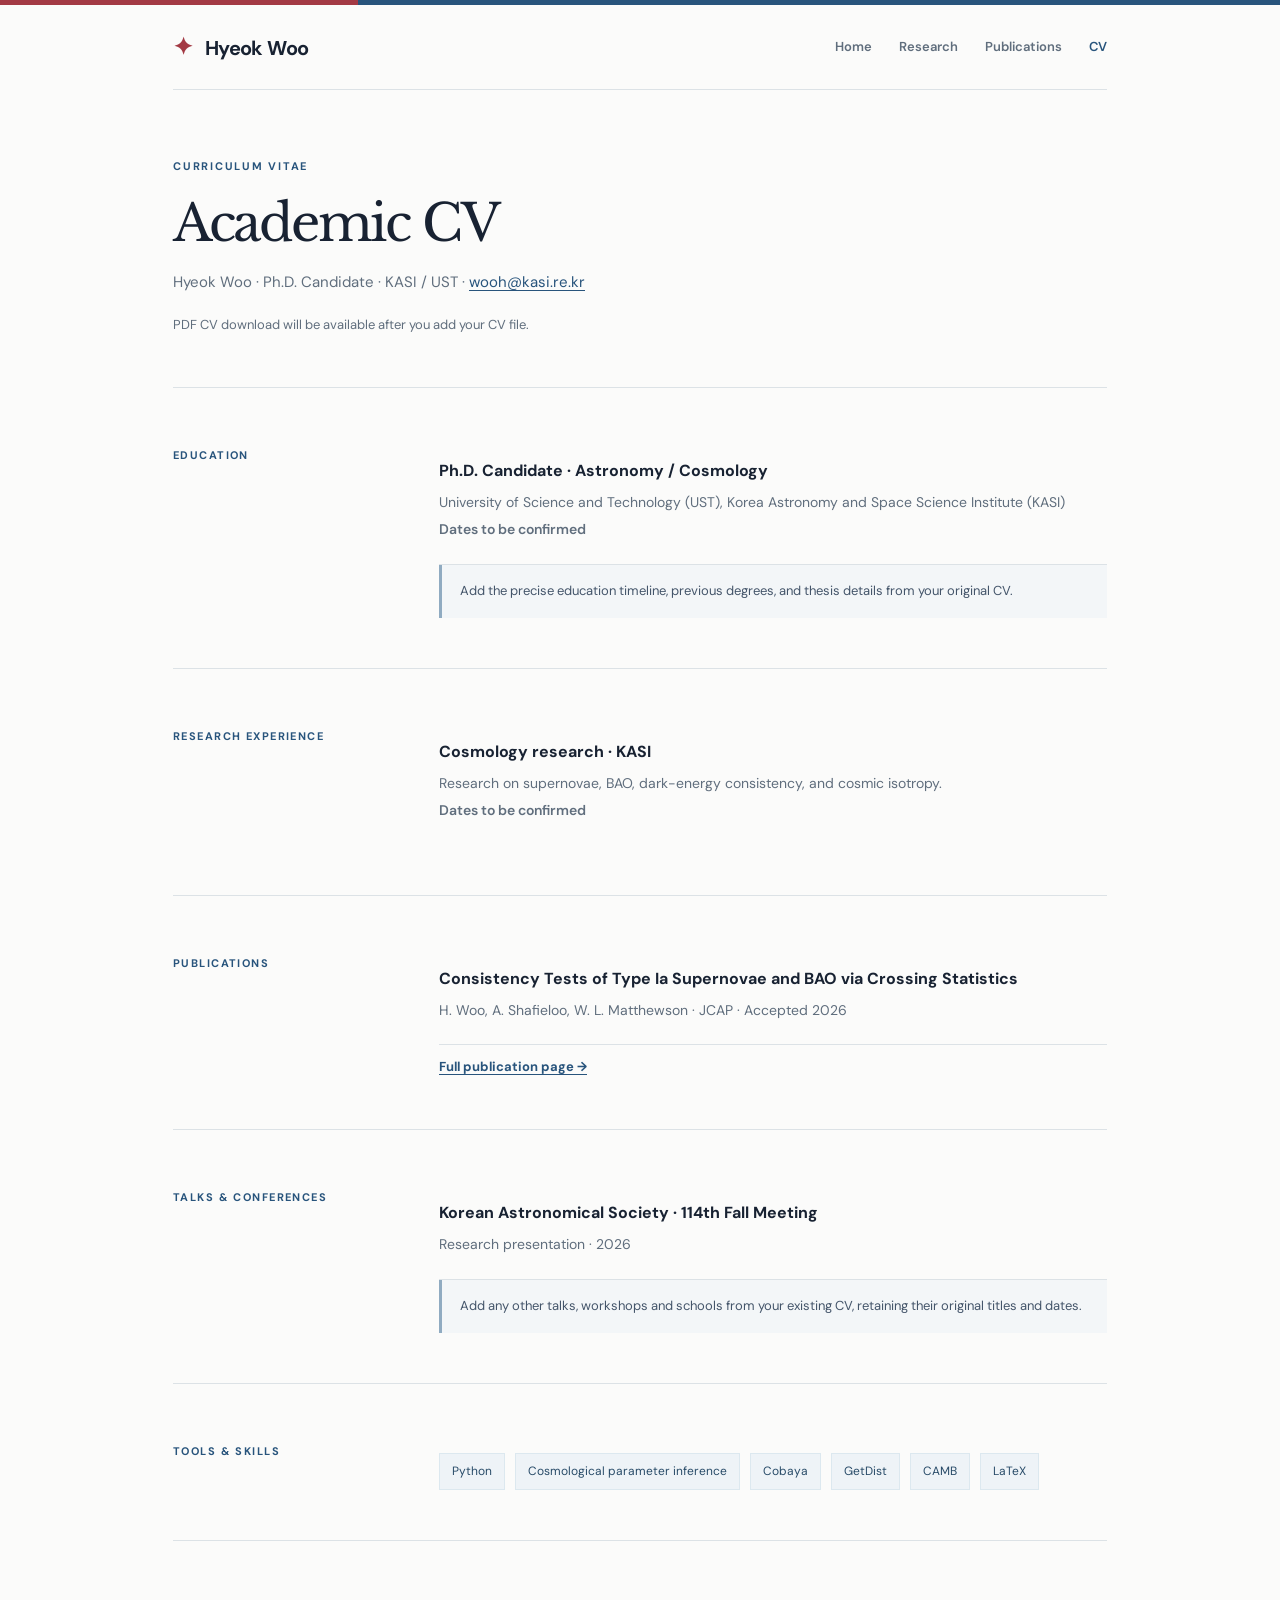
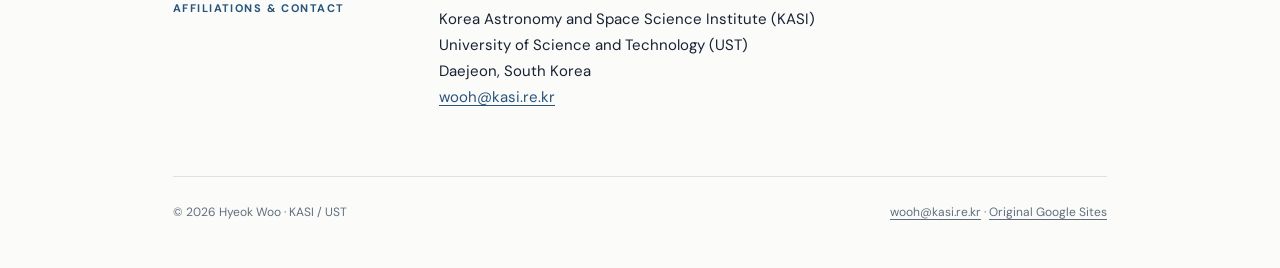
==== cv.html @ ef37fde6 "Add files via upload" ====
<!doctype html><html lang="en"><head><meta charset="utf-8"><meta name="viewport" content="width=device-width, initial-scale=1"><meta name="description" content="Academic website of Hyeok Woo, Ph.D. candidate in observational cosmology at KASI and UST."><title>CV · Hyeok Woo</title><link rel="stylesheet" href="style.css"><link rel="icon" href="assets/favicon.svg" type="image/svg+xml"></head><body><a class="skip" href="#main">Skip to content</a><div class="topbar"></div><div class="wrap"><header class="nav"><a class="brand" href="index.html"><span class="brand-mark">✦</span> Hyeok Woo</a><nav class="nav-links" aria-label="Main navigation"><a class="" href="index.html">Home</a><a class="" href="research.html">Research</a><a class="" href="publications.html">Publications</a><a class="active" href="cv.html">CV</a></nav></header><main id="main"><section class="page-head"><div class="eyebrow">Curriculum vitae</div><h1>Academic CV</h1><p>Hyeok Woo · Ph.D. Candidate · KASI / UST · <a href="mailto:wooh@kasi.re.kr">wooh@kasi.re.kr</a></p><p><span class="small">PDF CV download will be available after you add your CV file.</span></p></section><section class="section two-col"><div class="section-label">Education</div><div><div class="entry"><h3>Ph.D. Candidate · Astronomy / Cosmology</h3><p>University of Science and Technology (UST), Korea Astronomy and Space Science Institute (KASI)</p><p class="entry-date">Dates to be confirmed</p></div><div class="note">Add the precise education timeline, previous degrees, and thesis details from your original CV.</div></div></section><section class="section two-col"><div class="section-label">Research experience</div><div><div class="entry"><h3>Cosmology research · KASI</h3><p>Research on supernovae, BAO, dark-energy consistency, and cosmic isotropy.</p><p class="entry-date">Dates to be confirmed</p></div></div></section><section class="section two-col"><div class="section-label">Publications</div><div><div class="entry"><h3>Consistency Tests of Type Ia Supernovae and BAO via Crossing Statistics</h3><p>H. Woo, A. Shafieloo, W. L. Matthewson · JCAP · Accepted 2026</p></div><a class="text-link" href="publications.html">Full publication page →</a></div></section><section class="section two-col"><div class="section-label">Talks & conferences</div><div><div class="entry"><h3>Korean Astronomical Society · 114th Fall Meeting</h3><p>Research presentation · 2026</p></div><div class="note">Add any other talks, workshops and schools from your existing CV, retaining their original titles and dates.</div></div></section><section class="section two-col"><div class="section-label">Tools & skills</div><div><div class="interests"><span class="interest">Python</span><span class="interest">Cosmological parameter inference</span><span class="interest">Cobaya</span><span class="interest">GetDist</span><span class="interest">CAMB</span><span class="interest">LaTeX</span></div></div></section><section class="section two-col"><div class="section-label">Affiliations & contact</div><div><p>Korea Astronomy and Space Science Institute (KASI)<br>University of Science and Technology (UST)<br>Daejeon, South Korea<br><a href="mailto:wooh@kasi.re.kr">wooh@kasi.re.kr</a></p></div></section></main><footer class="footer"><span>© <span data-year>2026</span> Hyeok Woo · KASI / UST</span><span><a href="mailto:wooh@kasi.re.kr">wooh@kasi.re.kr</a> · <a href="https://sites.google.com/view/hyeok/home" target="_blank" rel="noopener">Original Google Sites</a></span></footer></div><script src="script.js" defer></script></body></html>
---- style.css ----
@import url('https://fonts.googleapis.com/css2?family=DM+Sans:wght@400;500;600;700&family=Libre+Baskerville:wght@400;700&display=swap');
:root{--bg:#fbfbfa;--paper:#fff;--ink:#182232;--muted:#606e7d;--line:#dce2e6;--blue:#28547c;--red:#a33a44;--pale:#eef3f7}*{box-sizing:border-box}html{scroll-behavior:smooth}body{margin:0;background:var(--bg);color:var(--ink);font-family:'DM Sans',Arial,sans-serif;line-height:1.75;font-size:15px}a{color:var(--blue);text-underline-offset:3px}a:hover{color:var(--red)}.topbar{height:5px;background:linear-gradient(90deg,var(--red) 0 28%,var(--blue) 28% 100%)}.wrap{max-width:1000px;margin:auto;padding:0 33px}.nav{display:flex;align-items:center;justify-content:space-between;gap:22px;min-height:85px;border-bottom:1px solid var(--line)}.brand{text-decoration:none;color:var(--ink)!important;font-weight:700;letter-spacing:-.03em;font-size:20px}.brand-mark{color:var(--red);font-size:24px;margin-right:8px}.nav-links{display:flex;gap:27px;align-items:center}.nav-links a{text-decoration:none;color:var(--muted);font-size:13px;font-weight:600}.nav-links a.active,.nav-links a:hover{color:var(--blue)}.hero{padding:86px 0 64px;border-bottom:1px solid var(--line)}.eyebrow{color:var(--blue);letter-spacing:.16em;text-transform:uppercase;font-size:11px;font-weight:700}.hero h1,.page-head h1{font-family:'Libre Baskerville',Georgia,serif;font-weight:400;letter-spacing:-.045em;line-height:1.18;margin:18px 0 10px}.hero h1{font-size:clamp(43px,6.3vw,67px)}.page-head h1{font-size:clamp(35px,5vw,51px)}.subtitle{font-size:17px;color:var(--muted);margin:0 0 13px}.affil{color:var(--muted);font-size:14px;margin:0}.hero-grid{display:grid;grid-template-columns:minmax(0,1.5fr) minmax(230px,.7fr);gap:55px;align-items:center}.hero-intro{max-width:690px;margin-top:30px;font-size:16px}.quicklinks{display:flex;flex-wrap:wrap;gap:11px;margin-top:25px}.pill{font-size:12px;padding:8px 14px;border:1px solid #c6d3dd;color:var(--blue);border-radius:3px;text-decoration:none;font-weight:600}.pill:hover{background:var(--pale)}.visual{border:1px solid #d3dee6;background:linear-gradient(145deg,#f8fbfd,#e9f1f7);height:265px;position:relative;overflow:hidden}.orbit{position:absolute;width:350px;height:350px;border:1px solid #b3c7d8;border-radius:50%;left:45px;top:-55px;transform:rotate(-26deg)}.orbit.two{width:230px;height:230px;left:90px;top:5px;border-color:#c0cdd6}.orbit.three{width:440px;height:170px;left:-25px;top:75px;transform:rotate(-30deg)}.celestial{position:absolute;right:32px;top:28px;font-family:Georgia,serif;font-size:100px;color:#b4c6d4;opacity:.65}.dot{width:8px;height:8px;position:absolute;border-radius:50%;background:var(--red);left:82px;top:174px}.visual-caption{position:absolute;bottom:15px;left:17px;color:var(--blue);font-size:10px;letter-spacing:.14em}.section{padding:50px 0;border-bottom:1px solid var(--line)}.section h2,.section-title{font-family:'Libre Baskerville',Georgia,serif;font-weight:400;font-size:27px;margin:0 0 20px;letter-spacing:-.035em}.section p{max-width:760px}.interests{display:flex;gap:10px;flex-wrap:wrap;margin-top:19px}.interest{background:var(--pale);color:#284b68;border:1px solid #dce8ef;padding:7px 12px;font-size:12px}.text-link{display:inline-block;font-size:13px;font-weight:700;margin-top:11px}.pub{padding:19px 0;border-top:1px solid var(--line)}.pub:first-of-type{border-top:0}.pub-title{font-weight:700;line-height:1.5;margin:0 0 5px}.small{font-size:13px;color:var(--muted)}.pub .small{margin:0}.page-head{padding:67px 0 35px;border-bottom:1px solid var(--line)}.page-head p{max-width:720px;color:var(--muted)}.two-col{display:grid;grid-template-columns:220px minmax(0,1fr);gap:46px}.section-label{font-size:11px;letter-spacing:.13em;text-transform:uppercase;color:var(--blue);font-weight:700;margin-top:8px}.entry{padding:19px 0;border-bottom:1px solid var(--line)}.entry:last-child{border-bottom:0}.entry h3{font-size:16px;font-weight:700;margin:0 0 5px}.entry p{margin:3px 0;color:var(--muted);font-size:14px}.entry-date{color:var(--blue);font-weight:600;font-size:12px}.note{background:#f3f6f8;border-left:3px solid #90abc1;padding:15px 18px;font-size:13px;color:#44556a}.footer{padding:25px 0 45px;display:flex;justify-content:space-between;gap:20px;font-size:12px;color:var(--muted)}.footer a{color:var(--muted)}.contact-grid{display:grid;grid-template-columns:1fr 1fr;gap:30px}.contact-grid p{font-size:14px}.monogram{display:inline-block;color:var(--red);font-size:15px;margin-left:5px}.skip{position:absolute;left:-999px}.skip:focus{left:10px;top:10px;background:white;padding:8px;z-index:10}@media(max-width:740px){.wrap{padding:0 22px}.nav{align-items:flex-start;padding:22px 0;min-height:0;flex-direction:column;gap:13px}.nav-links{gap:19px;flex-wrap:wrap}.hero{padding:48px 0}.hero-grid{grid-template-columns:1fr;gap:24px}.visual{height:155px}.celestial{font-size:72px}.hero-intro{margin-top:22px}.section{padding:35px 0}.two-col{grid-template-columns:1fr;gap:0}.section-label{margin-top:5px}.contact-grid{grid-template-columns:1fr;gap:0}.footer{flex-direction:column}}@media print{.nav,.footer,.topbar,.quicklinks{display:none}body{background:white;color:black}.section{break-inside:avoid}.wrap{max-width:none}}
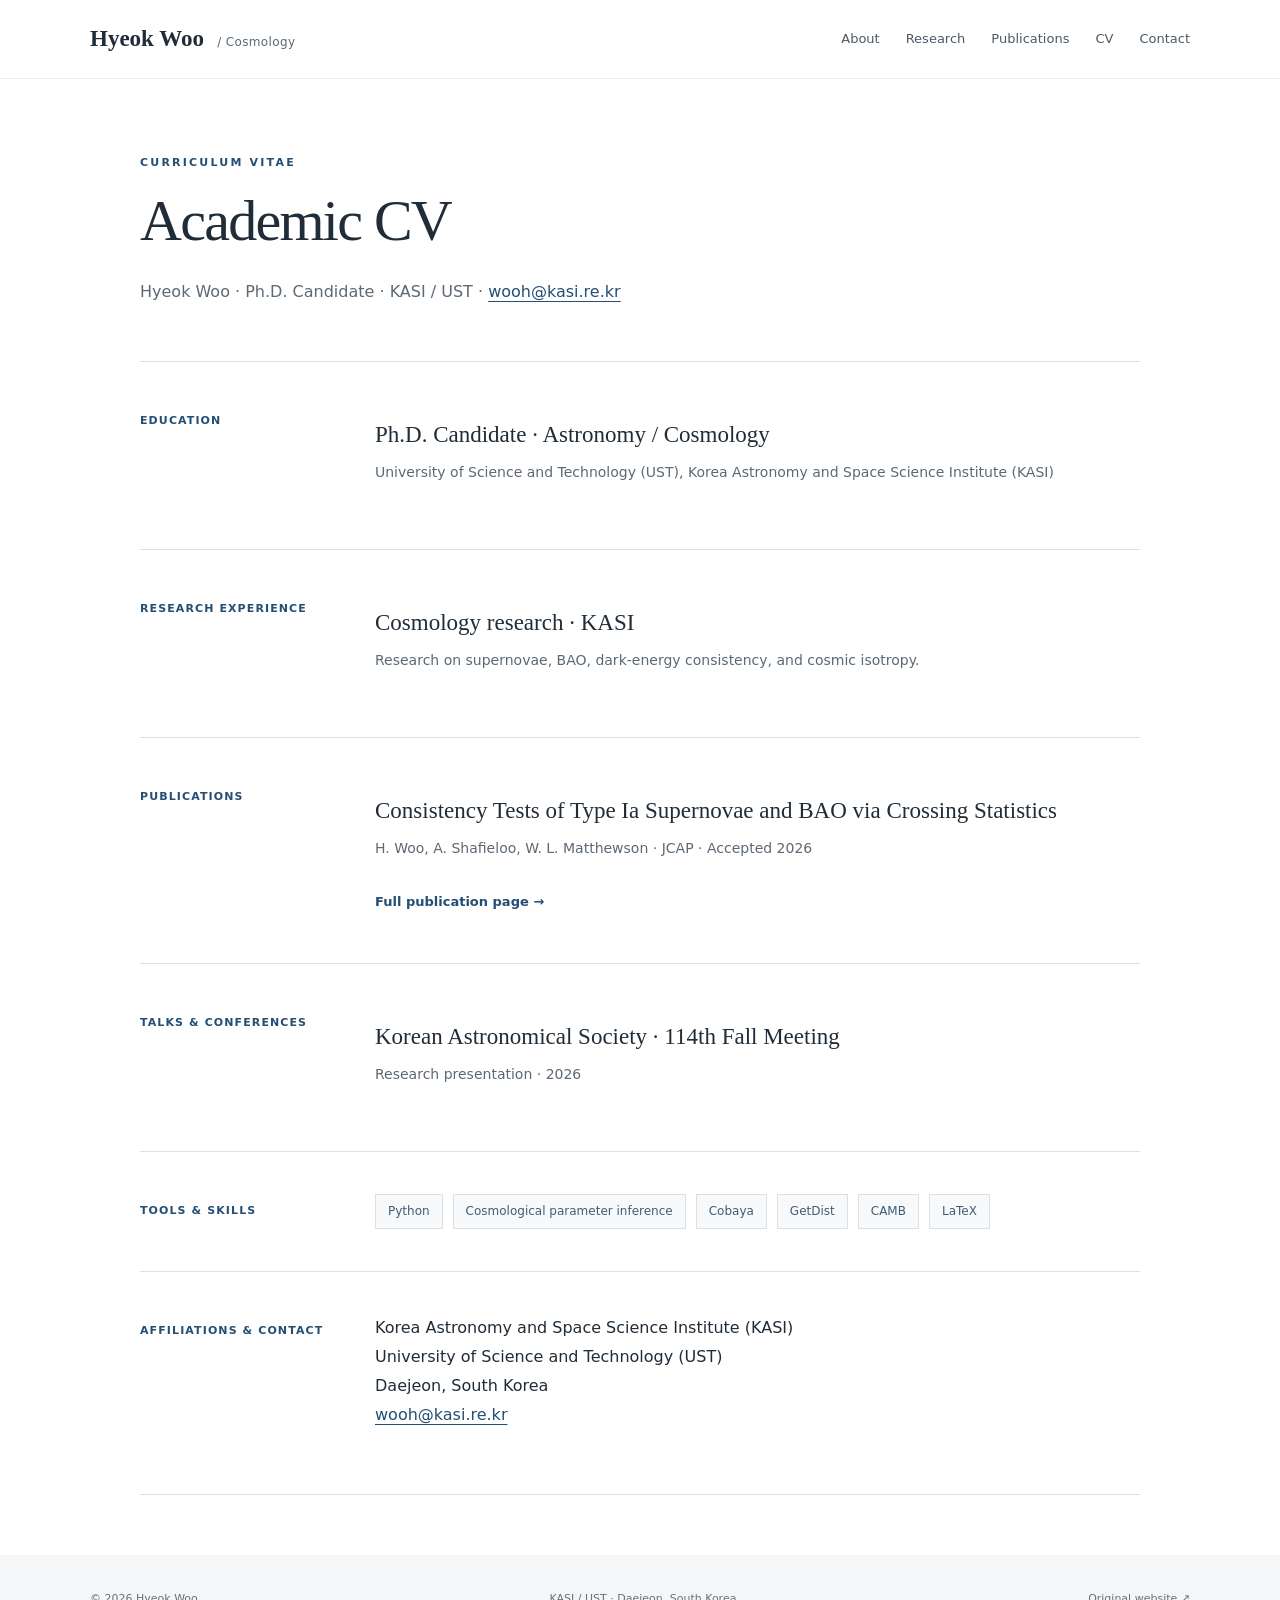
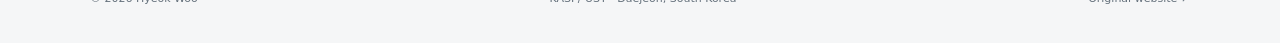
==== commit 6b714575: "Redesign academic website with a single-page cosmology profile" ====
--- a/cv.html
+++ b/cv.html
@@ -1 +1,19 @@
-<!doctype html><html lang="en"><head><meta charset="utf-8"><meta name="viewport" content="width=device-width, initial-scale=1"><meta name="description" content="Academic website of Hyeok Woo, Ph.D. candidate in observational cosmology at KASI and UST."><title>CV · Hyeok Woo</title><link rel="stylesheet" href="style.css"><link rel="icon" href="assets/favicon.svg" type="image/svg+xml"></head><body><a class="skip" href="#main">Skip to content</a><div class="topbar"></div><div class="wrap"><header class="nav"><a class="brand" href="index.html"><span class="brand-mark">✦</span> Hyeok Woo</a><nav class="nav-links" aria-label="Main navigation"><a class="" href="index.html">Home</a><a class="" href="research.html">Research</a><a class="" href="publications.html">Publications</a><a class="active" href="cv.html">CV</a></nav></header><main id="main"><section class="page-head"><div class="eyebrow">Curriculum vitae</div><h1>Academic CV</h1><p>Hyeok Woo · Ph.D. Candidate · KASI / UST · <a href="mailto:wooh@kasi.re.kr">wooh@kasi.re.kr</a></p><p><span class="small">PDF CV download will be available after you add your CV file.</span></p></section><section class="section two-col"><div class="section-label">Education</div><div><div class="entry"><h3>Ph.D. Candidate · Astronomy / Cosmology</h3><p>University of Science and Technology (UST), Korea Astronomy and Space Science Institute (KASI)</p><p class="entry-date">Dates to be confirmed</p></div><div class="note">Add the precise education timeline, previous degrees, and thesis details from your original CV.</div></div></section><section class="section two-col"><div class="section-label">Research experience</div><div><div class="entry"><h3>Cosmology research · KASI</h3><p>Research on supernovae, BAO, dark-energy consistency, and cosmic isotropy.</p><p class="entry-date">Dates to be confirmed</p></div></div></section><section class="section two-col"><div class="section-label">Publications</div><div><div class="entry"><h3>Consistency Tests of Type Ia Supernovae and BAO via Crossing Statistics</h3><p>H. Woo, A. Shafieloo, W. L. Matthewson · JCAP · Accepted 2026</p></div><a class="text-link" href="publications.html">Full publication page →</a></div></section><section class="section two-col"><div class="section-label">Talks & conferences</div><div><div class="entry"><h3>Korean Astronomical Society · 114th Fall Meeting</h3><p>Research presentation · 2026</p></div><div class="note">Add any other talks, workshops and schools from your existing CV, retaining their original titles and dates.</div></div></section><section class="section two-col"><div class="section-label">Tools & skills</div><div><div class="interests"><span class="interest">Python</span><span class="interest">Cosmological parameter inference</span><span class="interest">Cobaya</span><span class="interest">GetDist</span><span class="interest">CAMB</span><span class="interest">LaTeX</span></div></div></section><section class="section two-col"><div class="section-label">Affiliations & contact</div><div><p>Korea Astronomy and Space Science Institute (KASI)<br>University of Science and Technology (UST)<br>Daejeon, South Korea<br><a href="mailto:wooh@kasi.re.kr">wooh@kasi.re.kr</a></p></div></section></main><footer class="footer"><span>© <span data-year>2026</span> Hyeok Woo · KASI / UST</span><span><a href="mailto:wooh@kasi.re.kr">wooh@kasi.re.kr</a> · <a href="https://sites.google.com/view/hyeok/home" target="_blank" rel="noopener">Original Google Sites</a></span></footer></div><script src="script.js" defer></script></body></html>+<!doctype html>
+<html lang="en">
+<head>
+  <meta charset="utf-8">
+  <meta name="viewport" content="width=device-width, initial-scale=1">
+  <meta name="description" content="Hyeok Woo, Ph.D. candidate in observational cosmology at KASI and UST. Research on dark energy, supernovae, BAO, and cosmic isotropy.">
+  <meta name="theme-color" content="#142c42">
+  <title>CV · Hyeok Woo</title>
+  <link rel="icon" href="assets/favicon.svg" type="image/svg+xml">
+  <link rel="stylesheet" href="style.css">
+
+  <script src="script.js" defer></script>
+</head>
+<body><a class="skip" href="#main">Skip to content</a>
+<header class="site-header"><div class="container nav"><a class="brand" href="index.html">Hyeok Woo<span> / Cosmology</span></a><nav aria-label="Main navigation"><a href="index.html#about">About</a><a href="index.html#research">Research</a><a href="publications.html">Publications</a><a href="cv.html">CV</a><a href="index.html#contact">Contact</a></nav></div></header>
+<main id="main"><div class="container detail"><section class="page-head"><div class="eyebrow">Curriculum vitae</div><h1>Academic CV</h1><p>Hyeok Woo · Ph.D. Candidate · KASI / UST · <a href="mailto:wooh@kasi.re.kr">wooh@kasi.re.kr</a></p></section><section class="section two-col"><div class="section-label">Education</div><div><div class="entry"><h3>Ph.D. Candidate · Astronomy / Cosmology</h3><p>University of Science and Technology (UST), Korea Astronomy and Space Science Institute (KASI)</p></div></div></section><section class="section two-col"><div class="section-label">Research experience</div><div><div class="entry"><h3>Cosmology research · KASI</h3><p>Research on supernovae, BAO, dark-energy consistency, and cosmic isotropy.</p></div></div></section><section class="section two-col"><div class="section-label">Publications</div><div><div class="entry"><h3>Consistency Tests of Type Ia Supernovae and BAO via Crossing Statistics</h3><p>H. Woo, A. Shafieloo, W. L. Matthewson · JCAP · Accepted 2026</p></div><a class="text-link" href="publications.html">Full publication page →</a></div></section><section class="section two-col"><div class="section-label">Talks & conferences</div><div><div class="entry"><h3>Korean Astronomical Society · 114th Fall Meeting</h3><p>Research presentation · 2026</p></div></div></section><section class="section two-col"><div class="section-label">Tools & skills</div><div><div class="interests"><span class="interest">Python</span><span class="interest">Cosmological parameter inference</span><span class="interest">Cobaya</span><span class="interest">GetDist</span><span class="interest">CAMB</span><span class="interest">LaTeX</span></div></div></section><section class="section two-col"><div class="section-label">Affiliations & contact</div><div><p>Korea Astronomy and Space Science Institute (KASI)<br>University of Science and Technology (UST)<br>Daejeon, South Korea<br><a href="mailto:wooh@kasi.re.kr">wooh@kasi.re.kr</a></p></div></section></div></main>
+<footer class="site-footer"><div class="container footer-inner"><span>© <span data-year>2026</span> Hyeok Woo</span><span>KASI / UST · Daejeon, South Korea</span><a href="https://sites.google.com/view/hyeok/home">Original website ↗</a></div></footer>
+</body>
+</html>
--- a/style.css
+++ b/style.css
@@ -1,2 +1,7 @@
-@import url('https://fonts.googleapis.com/css2?family=DM+Sans:wght@400;500;600;700&family=Libre+Baskerville:wght@400;700&display=swap');
-:root{--bg:#fbfbfa;--paper:#fff;--ink:#182232;--muted:#606e7d;--line:#dce2e6;--blue:#28547c;--red:#a33a44;--pale:#eef3f7}*{box-sizing:border-box}html{scroll-behavior:smooth}body{margin:0;background:var(--bg);color:var(--ink);font-family:'DM Sans',Arial,sans-serif;line-height:1.75;font-size:15px}a{color:var(--blue);text-underline-offset:3px}a:hover{color:var(--red)}.topbar{height:5px;background:linear-gradient(90deg,var(--red) 0 28%,var(--blue) 28% 100%)}.wrap{max-width:1000px;margin:auto;padding:0 33px}.nav{display:flex;align-items:center;justify-content:space-between;gap:22px;min-height:85px;border-bottom:1px solid var(--line)}.brand{text-decoration:none;color:var(--ink)!important;font-weight:700;letter-spacing:-.03em;font-size:20px}.brand-mark{color:var(--red);font-size:24px;margin-right:8px}.nav-links{display:flex;gap:27px;align-items:center}.nav-links a{text-decoration:none;color:var(--muted);font-size:13px;font-weight:600}.nav-links a.active,.nav-links a:hover{color:var(--blue)}.hero{padding:86px 0 64px;border-bottom:1px solid var(--line)}.eyebrow{color:var(--blue);letter-spacing:.16em;text-transform:uppercase;font-size:11px;font-weight:700}.hero h1,.page-head h1{font-family:'Libre Baskerville',Georgia,serif;font-weight:400;letter-spacing:-.045em;line-height:1.18;margin:18px 0 10px}.hero h1{font-size:clamp(43px,6.3vw,67px)}.page-head h1{font-size:clamp(35px,5vw,51px)}.subtitle{font-size:17px;color:var(--muted);margin:0 0 13px}.affil{color:var(--muted);font-size:14px;margin:0}.hero-grid{display:grid;grid-template-columns:minmax(0,1.5fr) minmax(230px,.7fr);gap:55px;align-items:center}.hero-intro{max-width:690px;margin-top:30px;font-size:16px}.quicklinks{display:flex;flex-wrap:wrap;gap:11px;margin-top:25px}.pill{font-size:12px;padding:8px 14px;border:1px solid #c6d3dd;color:var(--blue);border-radius:3px;text-decoration:none;font-weight:600}.pill:hover{background:var(--pale)}.visual{border:1px solid #d3dee6;background:linear-gradient(145deg,#f8fbfd,#e9f1f7);height:265px;position:relative;overflow:hidden}.orbit{position:absolute;width:350px;height:350px;border:1px solid #b3c7d8;border-radius:50%;left:45px;top:-55px;transform:rotate(-26deg)}.orbit.two{width:230px;height:230px;left:90px;top:5px;border-color:#c0cdd6}.orbit.three{width:440px;height:170px;left:-25px;top:75px;transform:rotate(-30deg)}.celestial{position:absolute;right:32px;top:28px;font-family:Georgia,serif;font-size:100px;color:#b4c6d4;opacity:.65}.dot{width:8px;height:8px;position:absolute;border-radius:50%;background:var(--red);left:82px;top:174px}.visual-caption{position:absolute;bottom:15px;left:17px;color:var(--blue);font-size:10px;letter-spacing:.14em}.section{padding:50px 0;border-bottom:1px solid var(--line)}.section h2,.section-title{font-family:'Libre Baskerville',Georgia,serif;font-weight:400;font-size:27px;margin:0 0 20px;letter-spacing:-.035em}.section p{max-width:760px}.interests{display:flex;gap:10px;flex-wrap:wrap;margin-top:19px}.interest{background:var(--pale);color:#284b68;border:1px solid #dce8ef;padding:7px 12px;font-size:12px}.text-link{display:inline-block;font-size:13px;font-weight:700;margin-top:11px}.pub{padding:19px 0;border-top:1px solid var(--line)}.pub:first-of-type{border-top:0}.pub-title{font-weight:700;line-height:1.5;margin:0 0 5px}.small{font-size:13px;color:var(--muted)}.pub .small{margin:0}.page-head{padding:67px 0 35px;border-bottom:1px solid var(--line)}.page-head p{max-width:720px;color:var(--muted)}.two-col{display:grid;grid-template-columns:220px minmax(0,1fr);gap:46px}.section-label{font-size:11px;letter-spacing:.13em;text-transform:uppercase;color:var(--blue);font-weight:700;margin-top:8px}.entry{padding:19px 0;border-bottom:1px solid var(--line)}.entry:last-child{border-bottom:0}.entry h3{font-size:16px;font-weight:700;margin:0 0 5px}.entry p{margin:3px 0;color:var(--muted);font-size:14px}.entry-date{color:var(--blue);font-weight:600;font-size:12px}.note{background:#f3f6f8;border-left:3px solid #90abc1;padding:15px 18px;font-size:13px;color:#44556a}.footer{padding:25px 0 45px;display:flex;justify-content:space-between;gap:20px;font-size:12px;color:var(--muted)}.footer a{color:var(--muted)}.contact-grid{display:grid;grid-template-columns:1fr 1fr;gap:30px}.contact-grid p{font-size:14px}.monogram{display:inline-block;color:var(--red);font-size:15px;margin-left:5px}.skip{position:absolute;left:-999px}.skip:focus{left:10px;top:10px;background:white;padding:8px;z-index:10}@media(max-width:740px){.wrap{padding:0 22px}.nav{align-items:flex-start;padding:22px 0;min-height:0;flex-direction:column;gap:13px}.nav-links{gap:19px;flex-wrap:wrap}.hero{padding:48px 0}.hero-grid{grid-template-columns:1fr;gap:24px}.visual{height:155px}.celestial{font-size:72px}.hero-intro{margin-top:22px}.section{padding:35px 0}.two-col{grid-template-columns:1fr;gap:0}.section-label{margin-top:5px}.contact-grid{grid-template-columns:1fr;gap:0}.footer{flex-direction:column}}@media print{.nav,.footer,.topbar,.quicklinks{display:none}body{background:white;color:black}.section{break-inside:avoid}.wrap{max-width:none}}
+:root{--ink:#202d38;--muted:#5c6975;--blue:#244e74;--line:#d9e0e6;--paper:#fff;--pale:#f3f5f6;--serif:Georgia,'Times New Roman',serif;--sans:system-ui,-apple-system,BlinkMacSystemFont,'Segoe UI',sans-serif}
+*{box-sizing:border-box}html{scroll-behavior:smooth;scroll-padding-top:90px}body{margin:0;color:var(--ink);font:16px/1.8 var(--sans);background:var(--paper)}a{color:var(--blue);text-underline-offset:4px}a:hover{text-decoration:underline}a:focus-visible{outline:3px solid #be8a42;outline-offset:5px}h1,h2,h3,p{margin-top:0}h1,h2,h3{line-height:1.2}h2{font:400 clamp(34px,4vw,46px)/1.2 var(--serif);letter-spacing:-.025em;margin-bottom:22px}h3{font:400 25px/1.3 var(--serif);margin-bottom:16px}p{margin-bottom:22px}.container{width:min(1100px,calc(100% - 80px));margin-inline:auto}.reading{max-width:780px}.centered{text-align:center}.site-header{background:#fff;position:sticky;top:0;z-index:10;border-bottom:1px solid #e8ebee}.nav{min-height:78px;display:flex;align-items:center;justify-content:space-between;gap:24px}.brand{font:700 23px var(--serif);text-decoration:none;color:var(--ink);white-space:nowrap}.brand span{font:400 12px var(--sans);color:var(--muted);margin-left:9px;letter-spacing:.03em}.nav nav{display:flex;gap:26px}.nav nav a{font-size:13px;text-decoration:none;color:#4c5965;padding:12px 0}.nav nav a:hover{color:var(--blue);text-decoration:underline}.eyebrow{font:600 11px/1.7 var(--sans);letter-spacing:.2em;text-transform:uppercase;margin:0 0 20px;color:var(--blue)}.hero{position:relative;isolation:isolate;background:#0b1826;color:#fff;min-height:610px;display:flex;flex-direction:column;justify-content:center;text-align:center}.hero:before{content:'';position:absolute;inset:0;z-index:-1;background:linear-gradient(90deg,rgba(7,18,32,.45),rgba(7,18,32,.46)),linear-gradient(0deg,rgba(7,18,32,.92),transparent 45%,rgba(7,18,32,.16)),url('assets/deep-field.jpg') center 44%/cover}.hero-content{padding:72px 0 100px}.hero .eyebrow{color:#d4e0ee;letter-spacing:.25em}.hero h1{font:400 clamp(64px,8vw,100px)/1.1 var(--serif);letter-spacing:-.04em;margin:0 0 18px;text-shadow:0 2px 22px #081320}.hero-role{font:400 clamp(22px,3vw,30px)/1.4 var(--serif);margin-bottom:18px}.hero-affiliation{font-size:14px;line-height:1.8;color:#e2e8ef;margin-bottom:32px}.button{display:inline-flex;align-items:center;justify-content:center;gap:24px;min-height:48px;padding:13px 25px;border:1px solid transparent;border-radius:2px;text-decoration:none;font-size:12px;font-weight:600}.button:hover{text-decoration:none;background:#e2eaf1}.button-light{color:#1c344d;background:#fff}.hero-bottom{position:absolute;bottom:23px;left:0;right:0;display:flex;justify-content:space-between;gap:20px;color:#bfc9d6;text-align:left;font-size:10px;letter-spacing:.04em}.hero-bottom a{color:#bfc9d6;text-decoration:none;text-align:right}.hero-bottom a:hover{text-decoration:underline}.band{padding:90px 0}.about{background:#355779;color:#f3f6fa}.about .eyebrow{color:#c9d9e8}.about p{font-size:17px;line-height:1.95}.about a{color:#fff}.rule{width:42px;height:2px;background:#8199af;margin:25px auto 30px}.about .rule{background:#becddb}.text-link{display:inline-block;font-size:13px;font-weight:600;text-decoration:none;padding:7px 0}.text-link span{margin-left:12px}.text-link:hover{text-decoration:underline}.lead{font:400 24px/1.5 var(--serif);color:#344c60;margin-bottom:16px}.research .reading>p:last-child{color:var(--muted)}.research-grid{display:grid;grid-template-columns:repeat(4,minmax(0,1fr));gap:30px;margin:52px 0 30px}.research-grid article{border-top:1px solid var(--line);padding-top:20px}.research-number{font:500 11px var(--sans);letter-spacing:.1em;color:#64798d;display:block;margin-bottom:20px}.research-grid h3{font-size:24px}.research-grid p{font-size:14px;line-height:1.85;color:var(--muted);margin-bottom:0}.selected{background:var(--pale)}.section-heading{display:flex;align-items:center;justify-content:space-between;gap:24px;margin-bottom:30px}.section-heading h2{margin-bottom:0}.section-heading .eyebrow{margin-bottom:12px}.publication{border-top:1px solid #bbc8d2;border-bottom:1px solid #d5dce2;padding:30px 0}.pub-meta{display:flex;gap:30px;color:#405d75;font-size:11px;letter-spacing:.04em;margin-bottom:18px}.publication h3{max-width:850px;font-size:clamp(24px,3vw,30px);line-height:1.4;margin-bottom:16px}.authors{font-size:14px;color:var(--muted);margin-bottom:10px}.authors strong{color:var(--ink);font-weight:600}.status{font-size:12px;color:var(--muted);margin:0}.contact{background:#172c40;color:#edf3f8}.contact .eyebrow{color:#b6cadd}.contact h2{font-size:clamp(34px,5vw,50px)}.contact .centered>p:not(.eyebrow){color:#c3cfda;font-size:15px;margin-bottom:22px}.email{font:400 clamp(26px,4vw,44px)/1.5 var(--serif);color:white;text-decoration:none;display:inline-block;overflow-wrap:anywhere}.email span{font-size:.65em;color:#b6cadd;margin-left:12px}.contact-details{display:grid;grid-template-columns:1.35fr 1.2fr .8fr;gap:40px;border-top:1px solid #3b4d60;margin-top:60px;padding-top:32px}.contact-details h3{font:600 10px var(--sans);letter-spacing:.14em;text-transform:uppercase;color:#b6cadd;margin-bottom:15px}.contact-details p{font-size:13px;line-height:1.9;color:#d6dfe8;margin:0}.contact-details a{color:#d6dfe8}.site-footer{background:#f5f6f7}.footer-inner{min-height:88px;display:flex;align-items:center;justify-content:space-between;gap:20px;font-size:11px;color:#65717c}.site-footer a{color:#65717c;text-decoration:none}.site-footer a:hover{text-decoration:underline}.skip{position:fixed;top:8px;left:8px;transform:translateY(-160%);background:white;color:#172c40;padding:8px 16px;z-index:20}.skip:focus{transform:none}.detail{max-width:1000px;padding-bottom:60px}.page-head{padding:75px 0 42px;border-bottom:1px solid var(--line)}.page-head .eyebrow{margin-bottom:15px}.page-head h1{font:400 clamp(38px,5vw,58px)/1.15 var(--serif);letter-spacing:-.03em;max-width:800px;margin-bottom:24px}.page-head p{max-width:740px;color:var(--muted);margin-bottom:12px}.section{padding:42px 0;border-bottom:1px solid var(--line)}.section h2{font-size:30px}.section p{max-width:760px}.two-col{display:grid;grid-template-columns:190px minmax(0,1fr);gap:45px}.section-label{color:var(--blue);font-size:11px;font-weight:600;letter-spacing:.1em;text-transform:uppercase;padding-top:7px}.interests{display:flex;flex-wrap:wrap;gap:10px}.interest{padding:6px 12px;border:1px solid var(--line);font-size:12px;color:#405d75;background:#f7f9fb}.entry{padding:16px 0}.entry h3{font-size:23px;margin-bottom:10px}.entry p,.small{font-size:14px;color:var(--muted)}.entry p{margin-bottom:6px}.section .publication{border:0;padding:8px 0}.section .publication h3{max-width:780px}
+@media(min-width:1500px){.hero{min-height:680px}}
+@media(max-width:900px){.brand span{display:none}.nav nav{gap:19px}.research-grid{grid-template-columns:repeat(2,minmax(0,1fr));gap:36px}.research-grid h3 br{display:none}.contact-details{gap:24px}.hero-bottom{font-size:9px}}
+@media(max-width:600px){html{scroll-padding-top:120px}.container{width:calc(100% - 40px)}.nav{flex-direction:column;gap:6px;padding:14px 0 8px;min-height:0}.brand{font-size:22px}.nav nav{width:100%;justify-content:center;gap:19px}.nav nav a{font-size:11px;padding:8px 0}.hero{min-height:565px}.hero-content{padding:65px 0 90px}.hero h1{font-size:66px}.hero-role{font-size:23px}.hero-affiliation{font-size:12px}.hero-bottom{flex-direction:column;align-items:center;gap:5px;bottom:18px;text-align:center}.hero-bottom a{text-align:center;font-size:8px;letter-spacing:0}.band{padding:62px 0}.about p{font-size:15px;line-height:1.95}.eyebrow{font-size:10px}.research-grid{gap:28px 20px;margin-top:36px}.research-grid h3{font-size:22px}.research-grid p{font-size:13px}.research-number{margin-bottom:14px}.section-heading{align-items:flex-start;flex-direction:column;gap:12px}.pub-meta{flex-direction:column;gap:4px}.publication h3{font-size:25px}.contact-details{grid-template-columns:1fr;gap:26px;margin-top:40px}.contact-details h3{margin-bottom:9px}.footer-inner{flex-direction:column;gap:8px;padding:24px 0;min-height:0}.page-head{padding-top:48px}.two-col{grid-template-columns:1fr;gap:15px}.section h2{font-size:28px}.detail{padding-bottom:35px}}
+@media(prefers-reduced-motion:reduce){html{scroll-behavior:auto}}
+@media print{.site-header,.site-footer,.skip,.hero-bottom,.button{display:none}body{color:black;background:white}.container{width:100%;max-width:none}.hero{min-height:0;background:white;color:black}.hero:before{display:none}.hero-content{padding:20px 0}.hero h1{font-size:48px;text-shadow:none}.hero .eyebrow,.hero-affiliation{color:black}.band,.section,.page-head{padding:24px 0}.about,.contact,.selected{color:black;background:white}.about a,.contact a,.contact p,.contact h3,.contact .eyebrow{color:black!important}.two-col{grid-template-columns:150px 1fr;gap:25px}.publication,.entry{break-inside:avoid}a{color:black}}
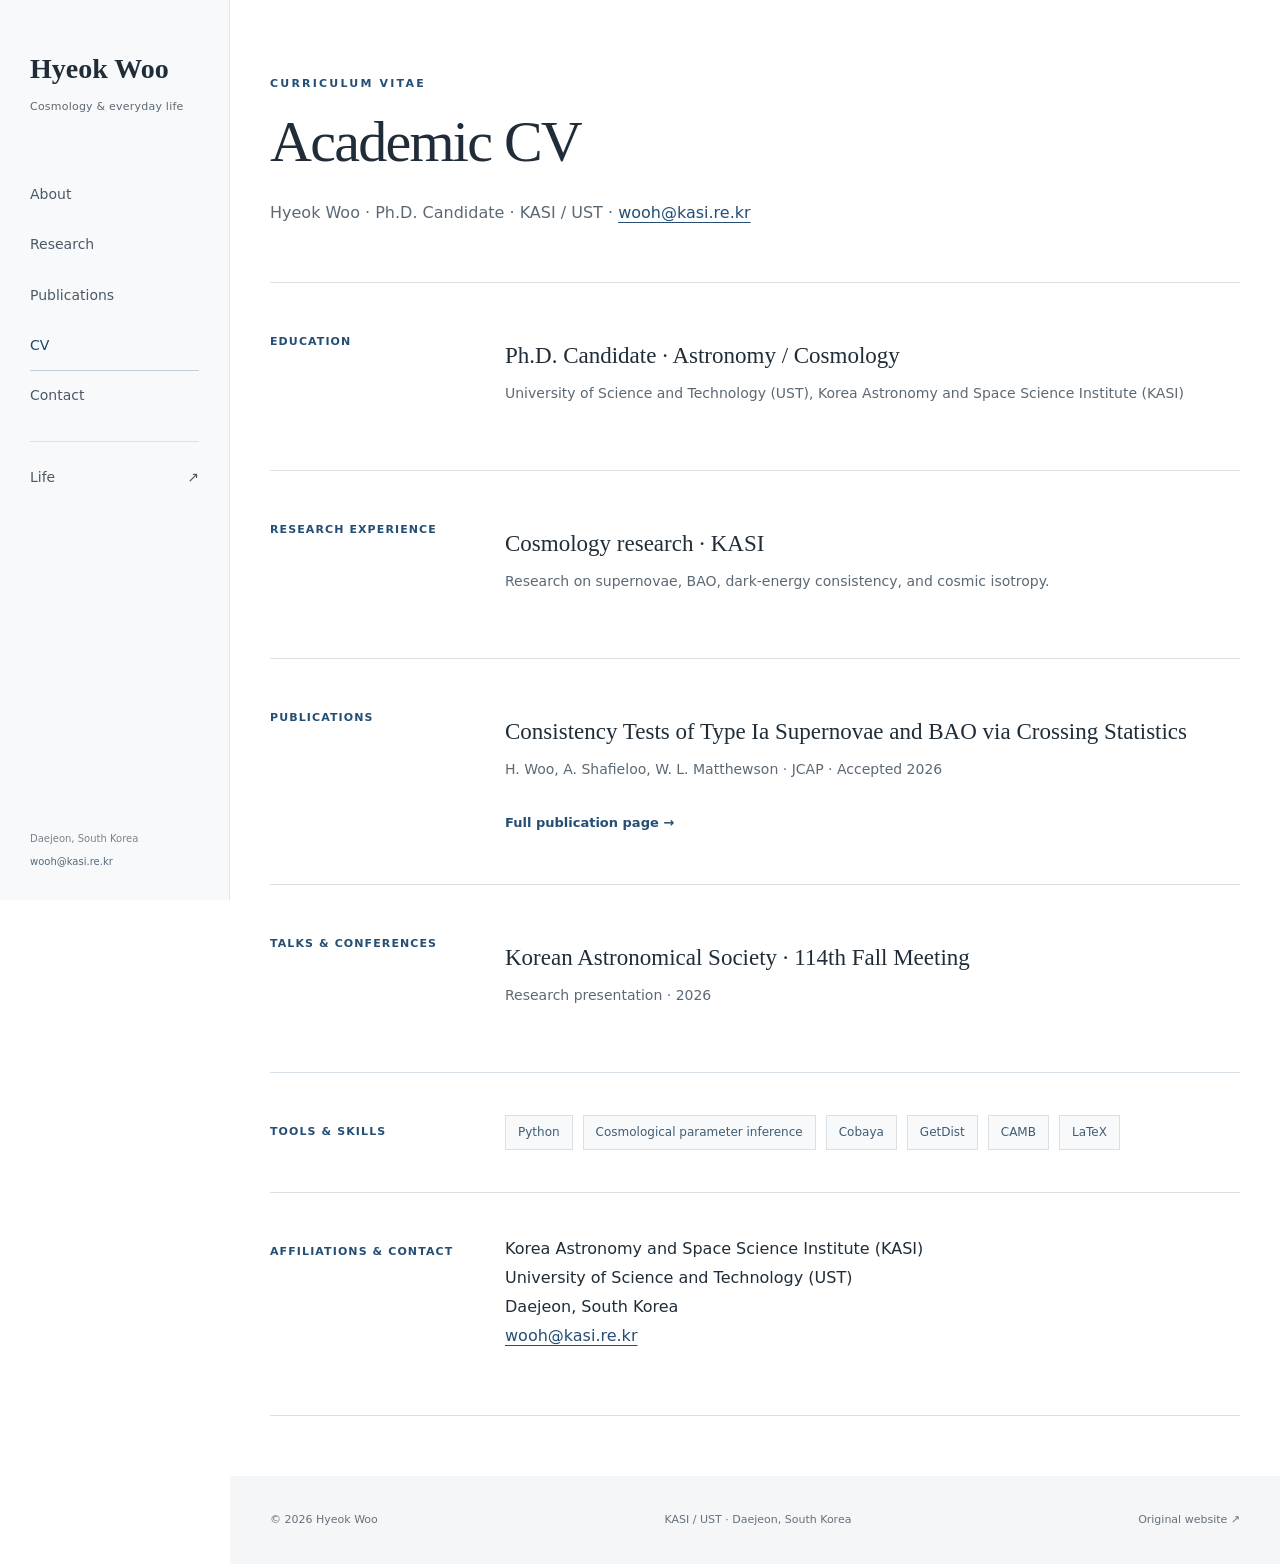
==== commit f702e965: "Add vertical sidebar navigation and a personal Life photo journal" ====
--- a/cv.html
+++ b/cv.html
@@ -12,7 +12,21 @@
   <script src="script.js" defer></script>
 </head>
 <body><a class="skip" href="#main">Skip to content</a>
-<header class="site-header"><div class="container nav"><a class="brand" href="index.html">Hyeok Woo<span> / Cosmology</span></a><nav aria-label="Main navigation"><a href="index.html#about">About</a><a href="index.html#research">Research</a><a href="publications.html">Publications</a><a href="cv.html">CV</a><a href="index.html#contact">Contact</a></nav></div></header>
+<header class="site-header">
+  <div class="nav">
+    <a class="brand" href="index.html">Hyeok Woo<span>Cosmology &amp; everyday life</span></a>
+    <button class="menu-toggle" type="button" aria-controls="main-navigation" aria-expanded="false">Menu <span aria-hidden="true">☰</span></button>
+    <nav id="main-navigation" aria-label="Main navigation">
+      <a href="index.html#about">About</a>
+      <a href="index.html#research">Research</a>
+      <a href="publications.html">Publications</a>
+      <a href="cv.html">CV</a>
+      <a href="index.html#contact">Contact</a>
+      <a class="life-link" href="life.html">Life <span aria-hidden="true">↗</span></a>
+    </nav>
+    <div class="sidebar-note"><span>Daejeon, South Korea</span><a href="mailto:wooh@kasi.re.kr">wooh@kasi.re.kr</a></div>
+  </div>
+</header>
 <main id="main"><div class="container detail"><section class="page-head"><div class="eyebrow">Curriculum vitae</div><h1>Academic CV</h1><p>Hyeok Woo · Ph.D. Candidate · KASI / UST · <a href="mailto:wooh@kasi.re.kr">wooh@kasi.re.kr</a></p></section><section class="section two-col"><div class="section-label">Education</div><div><div class="entry"><h3>Ph.D. Candidate · Astronomy / Cosmology</h3><p>University of Science and Technology (UST), Korea Astronomy and Space Science Institute (KASI)</p></div></div></section><section class="section two-col"><div class="section-label">Research experience</div><div><div class="entry"><h3>Cosmology research · KASI</h3><p>Research on supernovae, BAO, dark-energy consistency, and cosmic isotropy.</p></div></div></section><section class="section two-col"><div class="section-label">Publications</div><div><div class="entry"><h3>Consistency Tests of Type Ia Supernovae and BAO via Crossing Statistics</h3><p>H. Woo, A. Shafieloo, W. L. Matthewson · JCAP · Accepted 2026</p></div><a class="text-link" href="publications.html">Full publication page →</a></div></section><section class="section two-col"><div class="section-label">Talks & conferences</div><div><div class="entry"><h3>Korean Astronomical Society · 114th Fall Meeting</h3><p>Research presentation · 2026</p></div></div></section><section class="section two-col"><div class="section-label">Tools & skills</div><div><div class="interests"><span class="interest">Python</span><span class="interest">Cosmological parameter inference</span><span class="interest">Cobaya</span><span class="interest">GetDist</span><span class="interest">CAMB</span><span class="interest">LaTeX</span></div></div></section><section class="section two-col"><div class="section-label">Affiliations & contact</div><div><p>Korea Astronomy and Space Science Institute (KASI)<br>University of Science and Technology (UST)<br>Daejeon, South Korea<br><a href="mailto:wooh@kasi.re.kr">wooh@kasi.re.kr</a></p></div></section></div></main>
 <footer class="site-footer"><div class="container footer-inner"><span>© <span data-year>2026</span> Hyeok Woo</span><span>KASI / UST · Daejeon, South Korea</span><a href="https://sites.google.com/view/hyeok/home">Original website ↗</a></div></footer>
 </body>
--- a/style.css
+++ b/style.css
@@ -5,3 +5,59 @@
 @media(max-width:600px){html{scroll-padding-top:120px}.container{width:calc(100% - 40px)}.nav{flex-direction:column;gap:6px;padding:14px 0 8px;min-height:0}.brand{font-size:22px}.nav nav{width:100%;justify-content:center;gap:19px}.nav nav a{font-size:11px;padding:8px 0}.hero{min-height:565px}.hero-content{padding:65px 0 90px}.hero h1{font-size:66px}.hero-role{font-size:23px}.hero-affiliation{font-size:12px}.hero-bottom{flex-direction:column;align-items:center;gap:5px;bottom:18px;text-align:center}.hero-bottom a{text-align:center;font-size:8px;letter-spacing:0}.band{padding:62px 0}.about p{font-size:15px;line-height:1.95}.eyebrow{font-size:10px}.research-grid{gap:28px 20px;margin-top:36px}.research-grid h3{font-size:22px}.research-grid p{font-size:13px}.research-number{margin-bottom:14px}.section-heading{align-items:flex-start;flex-direction:column;gap:12px}.pub-meta{flex-direction:column;gap:4px}.publication h3{font-size:25px}.contact-details{grid-template-columns:1fr;gap:26px;margin-top:40px}.contact-details h3{margin-bottom:9px}.footer-inner{flex-direction:column;gap:8px;padding:24px 0;min-height:0}.page-head{padding-top:48px}.two-col{grid-template-columns:1fr;gap:15px}.section h2{font-size:28px}.detail{padding-bottom:35px}}
 @media(prefers-reduced-motion:reduce){html{scroll-behavior:auto}}
 @media print{.site-header,.site-footer,.skip,.hero-bottom,.button{display:none}body{color:black;background:white}.container{width:100%;max-width:none}.hero{min-height:0;background:white;color:black}.hero:before{display:none}.hero-content{padding:20px 0}.hero h1{font-size:48px;text-shadow:none}.hero .eyebrow,.hero-affiliation{color:black}.band,.section,.page-head{padding:24px 0}.about,.contact,.selected{color:black;background:white}.about a,.contact a,.contact p,.contact h3,.contact .eyebrow{color:black!important}.two-col{grid-template-columns:150px 1fr;gap:25px}.publication,.entry{break-inside:avoid}a{color:black}}
+
+/* Fixed vertical navigation and personal photo journal. */
+:root{--sidebar-width:230px}
+html{scroll-padding-top:28px}
+body{padding-left:var(--sidebar-width)}
+.site-header{position:fixed;inset:0 auto 0 0;width:var(--sidebar-width);height:100dvh;border:0;border-right:1px solid #e1e5e9;background:#f8f9fa;overflow-y:auto}
+.nav{width:100%;min-height:100%;padding:52px 30px 30px;display:flex;flex-direction:column;align-items:stretch;justify-content:flex-start;gap:0}
+.brand{font-size:28px;line-height:1.2;white-space:normal}
+.brand span{display:block;font:400 11px/1.7 var(--sans);letter-spacing:.02em;color:var(--muted);margin:12px 0 0}
+.nav nav{display:flex;flex-direction:column;align-items:stretch;gap:0;width:100%;margin-top:54px}
+.nav nav a{font-size:14px;padding:12px 0;text-decoration:none;border-bottom:1px solid transparent}
+.nav nav a:hover,.nav nav a[aria-current]{color:#1d466b;text-decoration:none;border-bottom-color:#c2d0dc}
+.nav nav .life-link{border-top:1px solid var(--line);margin-top:20px;padding-top:23px;display:flex;justify-content:space-between}
+.sidebar-note{margin-top:auto;padding-top:64px;display:flex;flex-direction:column;gap:6px;color:#77838e;font-size:10px;line-height:1.7}
+.sidebar-note a{color:#52697e;text-decoration:none}
+.menu-toggle{display:none}
+.hero{min-height:100svh}
+.hero-content{padding-top:100px;padding-bottom:120px}
+.hero h1{font-size:clamp(64px,8vw,100px)}
+.hero-bottom{font-size:9px}
+.research-grid{grid-template-columns:repeat(2,minmax(0,1fr));gap:36px 48px}
+.research-grid h3 br{display:none}
+.life-preview{background:#f5f0e9}
+.life-preview .eyebrow,.life-page .eyebrow{color:#766047}
+.life-preview .rule{background:#bba68d}
+.life-preview p{color:#655e55}
+.life-preview .text-link{color:#69513b}
+.life-page{max-width:1100px;padding-bottom:65px}
+.life-page .page-head{border-bottom-color:#ded8d0}
+.life-page .page-head h1{font-size:clamp(40px,5vw,64px)}
+.life-gallery{display:grid;grid-template-columns:repeat(2,minmax(0,1fr));gap:48px 32px;padding-top:48px}
+.life-card{margin:0;min-width:0}
+.photo-slot,.life-photo{display:block;width:100%;aspect-ratio:4/3;object-fit:cover}
+.photo-slot{position:relative;background:#efebe5;color:#998a78;border:1px solid #e4ddd4}
+.life-card:nth-child(2) .photo-slot{background:#e8ece7;border-color:#dce2da;color:#7c8a78}
+.life-card:nth-child(3) .photo-slot{background:#e6edf0;border-color:#dbe4e8;color:#7c909b}
+.life-card:nth-child(4) .photo-slot{background:#eeebe1;border-color:#e3dfd0;color:#9b9377}
+.photo-index{position:absolute;top:18px;left:20px;font-size:10px;letter-spacing:.12em;text-transform:uppercase}
+.photo-mark{position:absolute;top:50%;left:50%;transform:translate(-50%,-50%);font:300 38px var(--sans);opacity:.55}
+.photo-caption{position:absolute;bottom:18px;left:20px;font:italic 17px var(--serif);letter-spacing:.02em}
+.life-card figcaption{padding:20px 0 0}
+.life-card h2{font-size:28px;margin-bottom:8px}
+.life-card figcaption p{font-size:13px;color:var(--muted);margin:0}
+@media(min-width:1500px){.research-grid{grid-template-columns:repeat(4,minmax(0,1fr));gap:30px}}
+@media(max-width:1050px) and (min-width:761px){:root{--sidebar-width:200px}.nav{padding:40px 24px 25px}.brand{font-size:25px}.contact-details{grid-template-columns:1fr 1fr}.hero-bottom{flex-direction:column;align-items:center;text-align:center;gap:4px}.hero-bottom a{text-align:center}.container{width:calc(100% - 56px)}}
+@media(max-width:760px){
+  html{scroll-padding-top:95px}body{padding-left:0}.site-header{position:sticky;inset:auto;top:0;width:100%;height:auto;overflow:visible;border-right:0;border-bottom:1px solid var(--line)}
+  .nav{min-height:76px;padding:18px 24px;display:grid;grid-template-columns:1fr auto;align-items:center;gap:0 20px}.brand{font-size:23px}.brand span{display:none}
+  .menu-toggle{display:flex;align-items:center;gap:14px;font:500 12px var(--sans);color:#284761;background:transparent;border:1px solid #cbd5dd;border-radius:2px;padding:10px 14px;cursor:pointer}
+  .menu-toggle:focus-visible{outline:3px solid #be8a42;outline-offset:3px}.nav nav{grid-column:1/-1;margin-top:16px;flex-direction:column;align-items:stretch;gap:0}.nav nav a{font-size:14px;padding:10px 0}.nav nav .life-link{margin-top:10px;padding-top:15px}.sidebar-note{display:none}
+  .js .nav nav{display:none}.js .nav nav.is-open{display:flex}
+  .hero{min-height:600px;min-height:calc(100svh - 76px)}.hero-content{padding:70px 0 100px}.hero h1{font-size:clamp(52px,13vw,76px)}.hero-bottom{flex-direction:column;gap:4px;align-items:center;text-align:center}.hero-bottom a{text-align:center}
+  .life-gallery{gap:32px 20px}.life-page{padding-bottom:44px}.life-card h2{font-size:25px}.photo-index{left:14px;top:14px;letter-spacing:.05em;font-size:9px}.photo-caption{left:14px;bottom:14px;font-size:15px}
+}
+@media(max-width:480px){.life-gallery{grid-template-columns:1fr}.research-grid{grid-template-columns:1fr;gap:25px}.research-grid h3{font-size:25px}.research-grid p{font-size:14px}.nav{padding-inline:20px}.hero-bottom a{font-size:8px}.container{width:calc(100% - 40px)}}
+@media print{body{padding-left:0}.site-header{display:none}.hero{min-height:0}.hero-content{padding:20px 0}.life-gallery{grid-template-columns:1fr 1fr}.photo-slot{print-color-adjust:exact}.life-card{break-inside:avoid}}
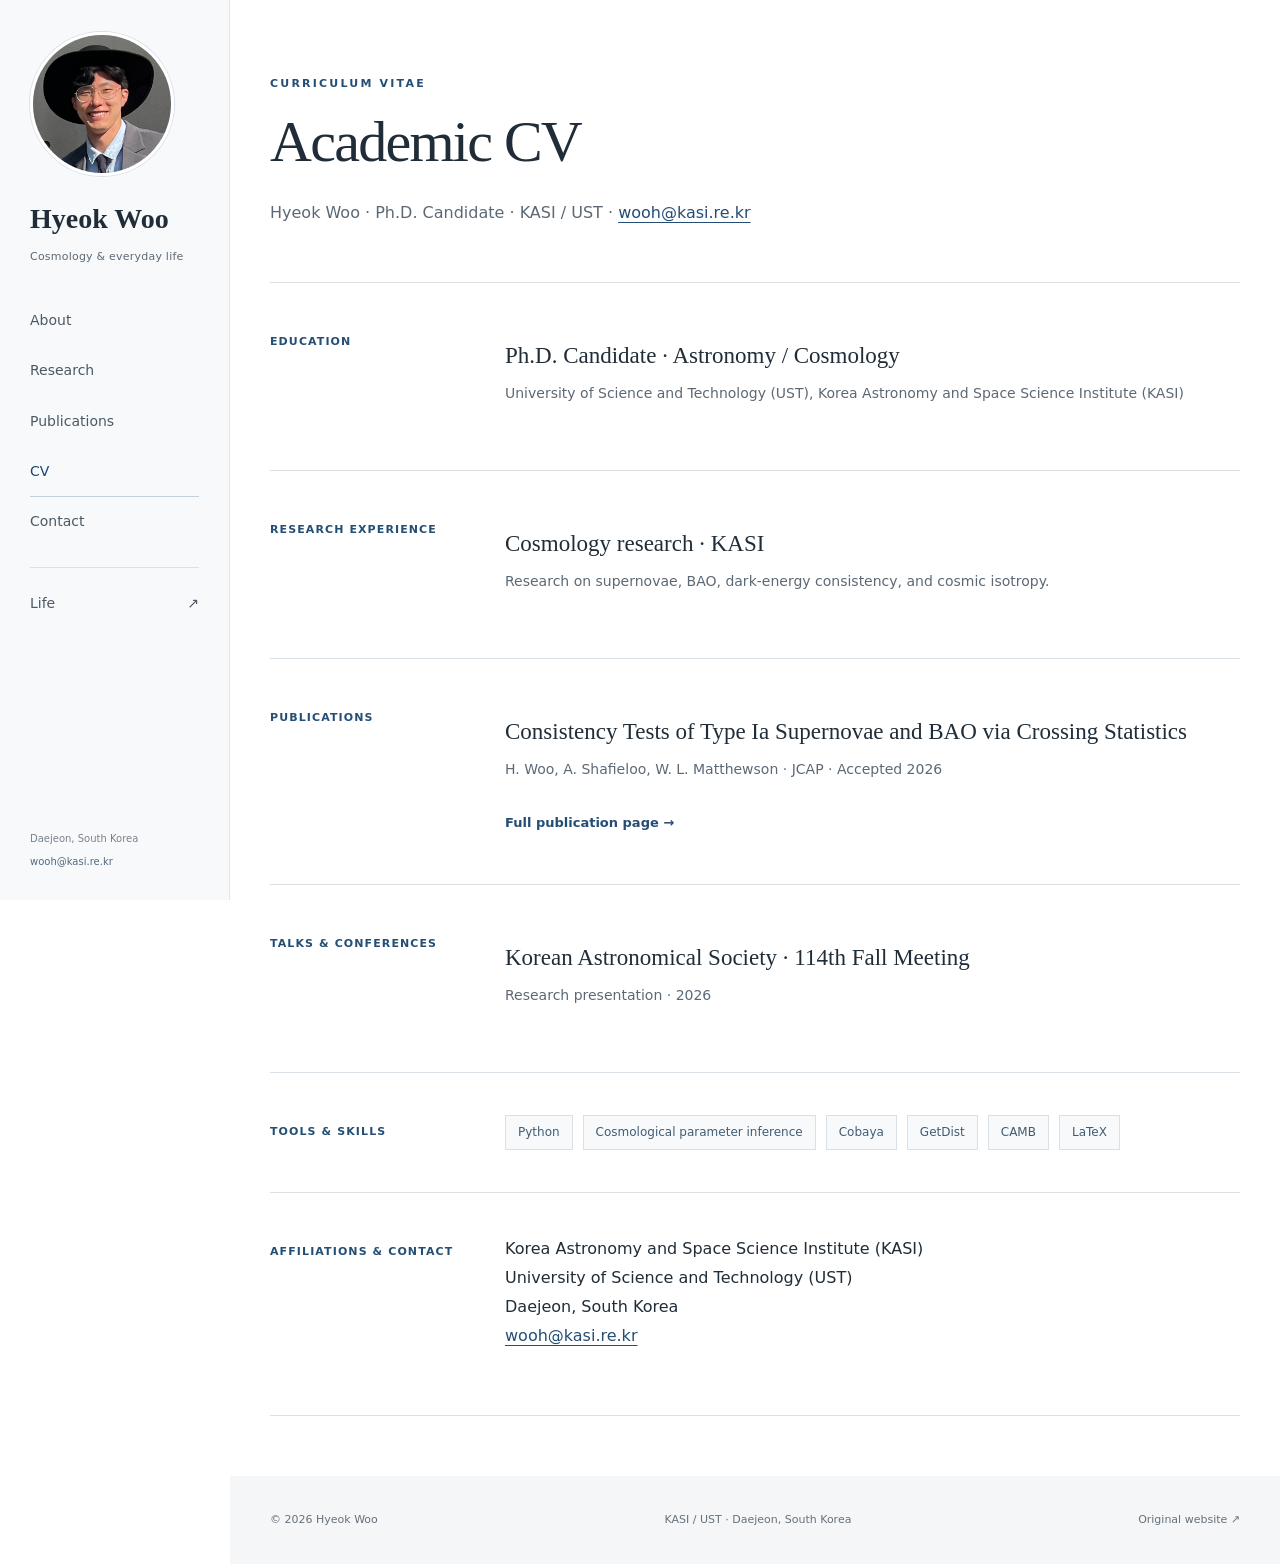
==== commit 99d5bdd7: "Add original cropped portrait in a circular sidebar frame and Woo orbit favicon" ====
--- a/cv.html
+++ b/cv.html
@@ -6,14 +6,17 @@
   <meta name="description" content="Hyeok Woo, Ph.D. candidate in observational cosmology at KASI and UST. Research on dark energy, supernovae, BAO, and cosmic isotropy.">
   <meta name="theme-color" content="#142c42">
   <title>CV · Hyeok Woo</title>
-  <link rel="icon" href="assets/favicon.svg" type="image/svg+xml">
-  <link rel="stylesheet" href="style.css">
+  <link rel="icon" href="assets/favicon.svg?v=20261104-3" type="image/svg+xml">
+  <link rel="icon" href="assets/favicon.ico?v=20261104-3" sizes="16x16 32x32 48x48">
+  <link rel="apple-touch-icon" href="assets/apple-touch-icon.png?v=20261104-3">
+  <link rel="stylesheet" href="style.css?v=20261104-3">
 
-  <script src="script.js" defer></script>
+  <script src="script.js?v=20261104-3" defer></script>
 </head>
 <body><a class="skip" href="#main">Skip to content</a>
 <header class="site-header">
   <div class="nav">
+    <a class="portrait-link" href="index.html" aria-label="Hyeok Woo — home"><img class="sidebar-portrait" src="assets/portrait.jpg?v=20261104-3" alt="Hyeok Woo" width="144" height="144"></a>
     <a class="brand" href="index.html">Hyeok Woo<span>Cosmology &amp; everyday life</span></a>
     <button class="menu-toggle" type="button" aria-controls="main-navigation" aria-expanded="false">Menu <span aria-hidden="true">☰</span></button>
     <nav id="main-navigation" aria-label="Main navigation">
--- a/style.css
+++ b/style.css
@@ -61,3 +61,11 @@
 }
 @media(max-width:480px){.life-gallery{grid-template-columns:1fr}.research-grid{grid-template-columns:1fr;gap:25px}.research-grid h3{font-size:25px}.research-grid p{font-size:14px}.nav{padding-inline:20px}.hero-bottom a{font-size:8px}.container{width:calc(100% - 40px)}}
 @media print{body{padding-left:0}.site-header{display:none}.hero{min-height:0}.hero-content{padding:20px 0}.life-gallery{grid-template-columns:1fr 1fr}.photo-slot{print-color-adjust:exact}.life-card{break-inside:avoid}}
+
+/* Original photograph, tightly cropped; round frame only, with no image filters. */
+.portrait-link{display:block;width:144px;height:144px;margin-bottom:26px;border-radius:50%;flex-shrink:0}
+.sidebar-portrait{display:block;width:100%;height:100%;border-radius:50%;object-fit:cover;border:3px solid #fff;box-shadow:0 0 0 1px #d8e0e6}
+.nav{padding-top:32px}.nav nav{margin-top:30px}
+@media(max-width:1050px) and (min-width:761px){.portrait-link{width:136px;height:136px}}
+@media(max-width:760px){.nav{grid-template-columns:44px 1fr auto;gap:0 12px;padding-top:14px;padding-bottom:14px}.portrait-link{width:44px;height:44px;margin:0}.sidebar-portrait{border-width:2px}.nav nav{grid-column:1/-1;margin-top:16px}.brand{font-size:22px}.menu-toggle{padding:9px 12px}}
+@media print{.portrait-link{display:none}}
